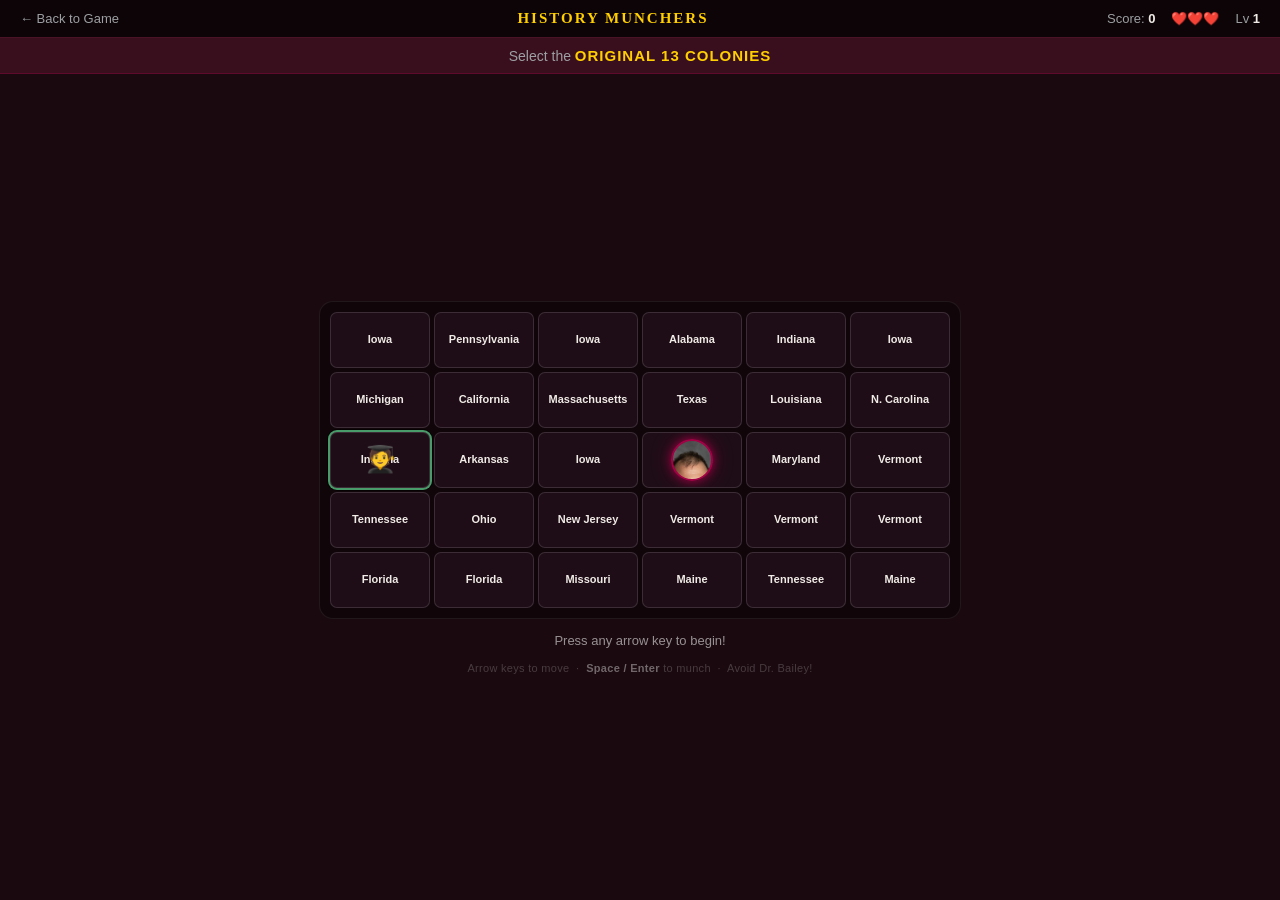
==== munchers.html @ 576a81e9 "Add History Munchers game and update jokes - Add munchers.html: Number Munchers-style game with 12 U" ====
<!DOCTYPE html>
<html lang="en">
<head>
    <meta charset="UTF-8">
    <meta name="viewport" content="width=device-width, initial-scale=1.0">
    <title>History Munchers – Manifest Destined</title>
    <style>
        :root {
            --cardinal: #A30046;
            --cordovan: #4A1326;
            --silver:   #9D9FA2;
            --gold:     #FFCF01;
            --blue:     #4699C2;
            --bg-dark:  #1a0a10;
            --bg-med:   #2a1420;
            --bg-panel: #2d1620;
            --text:     #f0ebe6;
            --text-dim: #9D9FA2;
            --green:    #4a9b6a;
        }

        *, *::before, *::after { box-sizing: border-box; margin: 0; padding: 0; }

        body {
            font-family: Arial, Helvetica, sans-serif;
            background: var(--bg-dark);
            color: var(--text);
            height: 100vh;
            overflow: hidden;
            display: flex;
            flex-direction: column;
            user-select: none;
        }

        /* ── Header ──────────────────────────────────────────────────── */
        #header {
            display: flex;
            align-items: center;
            justify-content: space-between;
            padding: 10px 20px;
            background: rgba(0,0,0,0.55);
            border-bottom: 1px solid var(--cordovan);
            flex-shrink: 0;
            z-index: 10;
        }

        #header a {
            color: var(--text-dim);
            text-decoration: none;
            font-size: 13px;
            transition: color .15s;
        }
        #header a:hover { color: var(--text); }

        #game-title {
            font-family: Georgia, serif;
            font-size: 15px;
            font-weight: bold;
            letter-spacing: 2px;
            color: var(--gold);
            text-transform: uppercase;
        }

        #hud {
            display: flex;
            align-items: center;
            gap: 16px;
            font-size: 13px;
            color: var(--text-dim);
        }
        #hud b { color: var(--text); }

        /* ── Challenge banner ─────────────────────────────────────────── */
        #challenge-banner {
            padding: 9px 16px;
            background: rgba(74, 19, 38, 0.65);
            border-bottom: 1px solid rgba(163,0,70,.35);
            text-align: center;
            font-size: 14px;
            flex-shrink: 0;
            z-index: 10;
        }
        #challenge-banner .pfx { color: var(--text-dim); }
        #challenge-banner .lbl {
            color: var(--gold);
            font-weight: bold;
            font-size: 15px;
            letter-spacing: 1px;
        }

        /* ── Game area ────────────────────────────────────────────────── */
        #game-area {
            flex: 1;
            display: flex;
            flex-direction: column;
            align-items: center;
            justify-content: center;
            gap: 14px;
            padding: 12px;
            overflow: hidden;
        }

        /* ── Flash overlay ────────────────────────────────────────────── */
        #flash-overlay {
            position: fixed;
            inset: 0;
            pointer-events: none;
            z-index: 40;
            background: transparent;
            transition: background-color .1s;
        }

        /* ── Grid ─────────────────────────────────────────────────────── */
        #grid {
            display: grid;
            grid-template-columns: repeat(6, 1fr);
            gap: 4px;
            padding: 10px;
            background: rgba(0,0,0,0.35);
            border: 1px solid rgba(255,255,255,0.07);
            border-radius: 14px;
        }

        .cell {
            width: 100px;
            height: 56px;
            border-radius: 7px;
            border: 1px solid rgba(255,255,255,0.13);
            display: flex;
            align-items: center;
            justify-content: center;
            position: relative;
            font-size: 11px;
            font-weight: 600;
            text-align: center;
            padding: 4px 5px;
            line-height: 1.25;
            background: #1e0d17;
            color: var(--text);
            overflow: hidden;
        }

        .cell.empty {
            background: rgba(255,255,255,0.015);
            border-color: rgba(255,255,255,0.04);
        }

        .cell.has-player {
            box-shadow: 0 0 0 2px var(--green), 0 0 0 3px rgba(0,0,0,0.6);
        }

        .cell-text {
            position: relative;
            z-index: 1;
            pointer-events: none;
            word-break: break-word;
        }

        /* ── Player ───────────────────────────────────────────────────── */
        .player-sprite {
            position: absolute;
            inset: 0;
            display: flex;
            align-items: center;
            justify-content: center;
            font-size: 26px;
            z-index: 3;
        }
        .player-sprite.blink {
            animation: blink .3s step-end infinite;
        }

        /* ── Enemy (Dr. Bailey) ───────────────────────────────────────── */
        .enemy-sprite {
            position: absolute;
            inset: 0;
            display: flex;
            align-items: center;
            justify-content: center;
            z-index: 3;
        }
        .enemy-face {
            width: 42px;
            height: 42px;
            border-radius: 50%;
            background-image: url('Clay Bailey 2.jpg');
            background-size: 230%;
            background-position: 50% 6%;
            border: 2px solid var(--cardinal);
            box-shadow: 0 0 10px rgba(163,0,70,.9), 0 0 20px rgba(163,0,70,.4);
            animation: bailey-bob 1.2s ease-in-out infinite;
        }
        @keyframes bailey-bob {
            0%,100% { transform: scale(1);   }
            50%      { transform: scale(1.08); }
        }

        /* ── Controls hint ────────────────────────────────────────────── */
        #controls-hint {
            color: rgba(255,255,255,.2);
            font-size: 11px;
            text-align: center;
            letter-spacing: .3px;
        }
        #controls-hint b { color: rgba(255,255,255,.38); }

        /* ── Start prompt ─────────────────────────────────────────────── */
        #start-prompt {
            color: rgba(255,255,255,.55);
            font-size: 13px;
            animation: pulse 1.4s ease-in-out infinite;
        }

        /* ── Overlays ─────────────────────────────────────────────────── */
        .overlay {
            position: fixed;
            inset: 0;
            background: rgba(0,0,0,.82);
            backdrop-filter: blur(5px);
            display: flex;
            align-items: center;
            justify-content: center;
            z-index: 50;
            padding: 16px;
        }
        .overlay-panel {
            background: var(--bg-panel);
            border: 1px solid rgba(255,255,255,.14);
            border-radius: 18px;
            padding: 36px;
            text-align: center;
            max-width: 400px;
            width: 100%;
            box-shadow: 0 20px 60px rgba(0,0,0,.65);
        }
        .ov-emoji  { font-size: 52px; margin-bottom: 12px; }
        .ov-title  { font-size: 22px; font-weight: bold; margin-bottom: 6px; font-family: Georgia, serif; }
        .ov-sub    { color: var(--text-dim); font-size: 13px; margin-bottom: 4px; }
        .ov-next   { color: var(--gold); font-weight: 700; font-size: 15px; margin-bottom: 20px; }
        .ov-score  { color: var(--gold); font-weight: bold; font-size: 22px; margin-bottom: 24px; }

        .btn {
            padding: 12px 28px;
            border-radius: 10px;
            font-weight: bold;
            font-size: 15px;
            border: none;
            cursor: pointer;
            transition: filter .15s;
            font-family: inherit;
        }
        .btn:hover { filter: brightness(1.18); }
        .btn-green { background: #2e7d4a; color: #fff; }
        .btn-dim   { background: rgba(255,255,255,.1); color: #fff; }
        .btn-row   { display: flex; gap: 10px; justify-content: center; }

        @keyframes blink {
            0%,100% { opacity: .5; }
            50%      { opacity: .1; }
        }
        @keyframes pulse {
            0%,100% { opacity: .45; }
            50%      { opacity: 1;   }
        }
    </style>
</head>
<body>

<div id="flash-overlay"></div>

<!-- Header -->
<div id="header">
    <a href="index.html">← Back to Game</a>
    <div id="game-title">History Munchers</div>
    <div id="hud">
        <span>Score: <b id="hud-score">0</b></span>
        <span id="hud-lives">❤️❤️❤️</span>
        <span>Lv <b id="hud-level">1</b></span>
    </div>
</div>

<!-- Challenge banner -->
<div id="challenge-banner">
    <span class="pfx" id="chal-pfx">Select the </span><span class="lbl" id="chal-lbl">ORIGINAL 13 COLONIES</span>
</div>

<!-- Game area -->
<div id="game-area">
    <div id="grid"></div>
    <div id="start-prompt" style="display:none">Press any arrow key to begin!</div>
    <div id="controls-hint">
        Arrow keys to move &nbsp;·&nbsp; <b>Space / Enter</b> to munch &nbsp;·&nbsp; Avoid Dr. Bailey!
    </div>
</div>

<!-- Level Complete overlay -->
<div class="overlay" id="ov-level" style="display:none">
    <div class="overlay-panel">
        <div class="ov-emoji">🎉</div>
        <div class="ov-title" id="lc-title">Level Clear!</div>
        <div class="ov-sub">Score: <span class="ov-score" id="lc-score">0</span></div>
        <div class="ov-sub">Next challenge:</div>
        <div class="ov-next" id="lc-next"></div>
        <button class="btn btn-green" id="btn-next">Next Level →</button>
    </div>
</div>

<!-- Game Over overlay -->
<div class="overlay" id="ov-gameover" style="display:none">
    <div class="overlay-panel">
        <div class="ov-emoji">💀</div>
        <div class="ov-title">Game Over</div>
        <div class="ov-sub" id="go-level">Reached Level 1</div>
        <div class="ov-score" id="go-score">0</div>
        <div class="btn-row">
            <button class="btn btn-green" id="btn-again">Play Again</button>
            <button class="btn btn-dim"   id="btn-back">← Back</button>
        </div>
    </div>
</div>

<script>
(function () {
'use strict';

// ── Constants ──────────────────────────────────────────────────────────────
const COLS = 6, ROWS = 5, CELL_COUNT = 30;
const START = { row: 2, col: 0 };

// ── Challenge Data ─────────────────────────────────────────────────────────
const CHALLENGES = [
    {
        pfx: 'Select the',
        lbl: 'ORIGINAL 13 COLONIES',
        all: [
            {t:'Virginia',c:1},{t:'Massachusetts',c:1},{t:'New Hampshire',c:1},
            {t:'Maryland',c:1},{t:'Connecticut',c:1},{t:'Rhode Island',c:1},
            {t:'Delaware',c:1},{t:'N. Carolina',c:1},{t:'S. Carolina',c:1},
            {t:'New York',c:1},{t:'New Jersey',c:1},{t:'Pennsylvania',c:1},
            {t:'Georgia',c:1},
            {t:'Ohio',c:0},{t:'Kentucky',c:0},{t:'Tennessee',c:0},
            {t:'Vermont',c:0},{t:'Maine',c:0},{t:'Alabama',c:0},
            {t:'Louisiana',c:0},{t:'Indiana',c:0},{t:'Mississippi',c:0},
            {t:'Illinois',c:0},{t:'Missouri',c:0},{t:'Michigan',c:0},
            {t:'Florida',c:0},{t:'Arkansas',c:0},{t:'Texas',c:0},
            {t:'Iowa',c:0},{t:'California',c:0}
        ]
    },
    {
        pfx: 'Select states that',
        lbl: 'SECEDED FROM THE UNION',
        all: [
            {t:'S. Carolina',c:1},{t:'Mississippi',c:1},{t:'Florida',c:1},
            {t:'Alabama',c:1},{t:'Georgia',c:1},{t:'Louisiana',c:1},
            {t:'Texas',c:1},{t:'Virginia',c:1},{t:'Arkansas',c:1},
            {t:'Tennessee',c:1},{t:'N. Carolina',c:1},
            {t:'Missouri',c:0},{t:'Kentucky',c:0},{t:'Maryland',c:0},
            {t:'Delaware',c:0},{t:'Ohio',c:0},{t:'Indiana',c:0},
            {t:'Illinois',c:0},{t:'Pennsylvania',c:0},{t:'New York',c:0},
            {t:'New Jersey',c:0},{t:'Connecticut',c:0},{t:'Massachusetts',c:0},
            {t:'Rhode Island',c:0},{t:'Vermont',c:0},{t:'Maine',c:0},
            {t:'California',c:0},{t:'Oregon',c:0},{t:'Iowa',c:0},
            {t:'Minnesota',c:0},{t:'Wisconsin',c:0}
        ]
    },
    {
        pfx: 'Select the',
        lbl: 'FORMER SOVIET REPUBLICS',
        all: [
            {t:'Russia',c:1},{t:'Ukraine',c:1},{t:'Belarus',c:1},
            {t:'Georgia',c:1},{t:'Armenia',c:1},{t:'Azerbaijan',c:1},
            {t:'Kazakhstan',c:1},{t:'Uzbekistan',c:1},{t:'Turkmenistan',c:1},
            {t:'Tajikistan',c:1},{t:'Kyrgyzstan',c:1},{t:'Moldova',c:1},
            {t:'Latvia',c:1},{t:'Lithuania',c:1},{t:'Estonia',c:1},
            {t:'Poland',c:0},{t:'Hungary',c:0},{t:'Romania',c:0},
            {t:'Bulgaria',c:0},{t:'Yugoslavia',c:0},{t:'Albania',c:0},
            {t:'Cuba',c:0},{t:'China',c:0},{t:'Vietnam',c:0},
            {t:'Finland',c:0},{t:'Turkey',c:0},{t:'Austria',c:0},
            {t:'Greece',c:0},{t:'Norway',c:0},{t:'Sweden',c:0}
        ]
    },
    {
        pfx: 'Select the',
        lbl: 'FOUNDING FATHERS',
        all: [
            {t:'Washington',c:1},{t:'Jefferson',c:1},{t:'Franklin',c:1},
            {t:'Madison',c:1},{t:'Hamilton',c:1},{t:'J. Adams',c:1},
            {t:'Jay',c:1},{t:'Monroe',c:1},{t:'Hancock',c:1},
            {t:'Paine',c:1},{t:'P. Henry',c:1},{t:'Revere',c:1},
            {t:'S. Adams',c:1},
            {t:'Lincoln',c:0},{t:'Jackson',c:0},{t:'Polk',c:0},
            {t:'Clay',c:0},{t:'Webster',c:0},{t:'Calhoun',c:0},
            {t:'Harrison',c:0},{t:'Lee',c:0},{t:'Davis',c:0},
            {t:'Grant',c:0},{t:'Sherman',c:0},{t:'Sheridan',c:0},
            {t:'Buchanan',c:0},{t:'Pierce',c:0},{t:'Fillmore',c:0},
            {t:'Taylor',c:0},{t:'Tyler',c:0}
        ]
    },
    {
        pfx: 'Select',
        lbl: 'NEW DEAL PROGRAMS',
        all: [
            {t:'CCC',c:1},{t:'TVA',c:1},{t:'WPA',c:1},
            {t:'FDIC',c:1},{t:'SSA',c:1},{t:'SEC',c:1},
            {t:'AAA',c:1},{t:'PWA',c:1},{t:'NRA',c:1},
            {t:'FHA',c:1},{t:'REA',c:1},{t:'FERA',c:1},
            {t:'NATO',c:0},{t:'CIA',c:0},{t:'NSA',c:0},
            {t:'DEA',c:0},{t:'EPA',c:0},{t:'FDA',c:0},
            {t:'IRS',c:0},{t:'HUD',c:0},{t:'NAFTA',c:0},
            {t:'SEATO',c:0},{t:'OPEC',c:0},{t:'AFL',c:0},
            {t:'IWW',c:0},{t:'NAACP',c:0},{t:'FBI',c:0},
            {t:'AARP',c:0},{t:'ACLU',c:0},{t:'IMF',c:0}
        ]
    },
    {
        pfx: 'Select',
        lbl: 'WWI ALLIED POWERS',
        all: [
            {t:'France',c:1},{t:'Britain',c:1},{t:'Russia',c:1},
            {t:'USA',c:1},{t:'Italy',c:1},{t:'Belgium',c:1},
            {t:'Serbia',c:1},{t:'Romania',c:1},{t:'Greece',c:1},
            {t:'Japan',c:1},{t:'Portugal',c:1},{t:'Montenegro',c:1},
            {t:'Brazil',c:1},
            {t:'Germany',c:0},{t:'Austria',c:0},{t:'Ottoman Empire',c:0},
            {t:'Bulgaria',c:0},{t:'Mexico',c:0},{t:'Spain',c:0},
            {t:'Sweden',c:0},{t:'Netherlands',c:0},{t:'Denmark',c:0},
            {t:'Switzerland',c:0},{t:'Argentina',c:0},{t:'Norway',c:0},
            {t:'Cuba',c:0},{t:'Persia',c:0},{t:'China',c:0},
            {t:'Thailand',c:0},{t:'Chile',c:0}
        ]
    },
    {
        pfx: 'Select',
        lbl: 'UNION GENERALS (Civil War)',
        all: [
            {t:'Grant',c:1},{t:'Sherman',c:1},{t:'Sheridan',c:1},
            {t:'McClellan',c:1},{t:'Burnside',c:1},{t:'Meade',c:1},
            {t:'Hooker',c:1},{t:'Thomas',c:1},{t:'Pope',c:1},
            {t:'Rosecrans',c:1},{t:'McDowell',c:1},{t:'Hancock',c:1},
            {t:'Lee',c:0},{t:'T. Jackson',c:0},{t:'Longstreet',c:0},
            {t:'Stuart',c:0},{t:'A.P. Hill',c:0},{t:'Hood',c:0},
            {t:'Beauregard',c:0},{t:'Johnston',c:0},{t:'Early',c:0},
            {t:'Bragg',c:0},{t:'Forrest',c:0},{t:'Pemberton',c:0},
            {t:'Polk',c:0},{t:'Morgan',c:0},{t:'Price',c:0},
            {t:'Hardee',c:0},{t:'Buckner',c:0},{t:'Floyd',c:0}
        ]
    },
    {
        pfx: 'Select',
        lbl: 'COLD WAR PRESIDENTS',
        all: [
            {t:'Truman',c:1},{t:'Eisenhower',c:1},{t:'Kennedy',c:1},
            {t:'LBJ',c:1},{t:'Nixon',c:1},{t:'Ford',c:1},
            {t:'Carter',c:1},{t:'Reagan',c:1},{t:'Bush Sr.',c:1},
            {t:'FDR',c:0},{t:'Hoover',c:0},{t:'Harding',c:0},
            {t:'Coolidge',c:0},{t:'Wilson',c:0},{t:'Taft',c:0},
            {t:'T. Roosevelt',c:0},{t:'McKinley',c:0},{t:'Cleveland',c:0},
            {t:'B. Harrison',c:0},{t:'Arthur',c:0},{t:'Garfield',c:0},
            {t:'Hayes',c:0},{t:'Grant',c:0},{t:'Lincoln',c:0},
            {t:'Buchanan',c:0},{t:'Pierce',c:0},{t:'Fillmore',c:0},
            {t:'Taylor',c:0},{t:'Polk',c:0},{t:'Tyler',c:0}
        ]
    },
    {
        pfx: 'Select the',
        lbl: 'GILDED AGE TYCOONS',
        all: [
            {t:'Rockefeller',c:1},{t:'Carnegie',c:1},{t:'J.P. Morgan',c:1},
            {t:'Vanderbilt',c:1},{t:'Gould',c:1},{t:'Fisk',c:1},
            {t:'Armour',c:1},{t:'Swift',c:1},{t:'Pullman',c:1},
            {t:'Stanford',c:1},{t:'Frick',c:1},{t:'Harriman',c:1},
            {t:'Debs',c:0},{t:'Bryan',c:0},{t:'Gompers',c:0},
            {t:'Addams',c:0},{t:'Tarbell',c:0},{t:'Riis',c:0},
            {t:'Stanton',c:0},{t:'Anthony',c:0},{t:'Powderly',c:0},
            {t:'La Follette',c:0},{t:'Weaver',c:0},{t:'Twain',c:0},
            {t:'Edison',c:0},{t:'Bell',c:0},{t:'Grant',c:0},
            {t:'Cleveland',c:0},{t:'Hayes',c:0},{t:'Garfield',c:0}
        ]
    },
    {
        pfx: 'Select',
        lbl: 'WWII AXIS POWERS',
        all: [
            {t:'Germany',c:1},{t:'Japan',c:1},{t:'Italy',c:1},
            {t:'Hungary',c:1},{t:'Romania',c:1},{t:'Bulgaria',c:1},
            {t:'Finland',c:1},{t:'Slovakia',c:1},{t:'Croatia',c:1},
            {t:'Thailand',c:1},{t:'Vichy France',c:1},{t:'Iraq (1941)',c:1},
            {t:'USA',c:0},{t:'Britain',c:0},{t:'USSR',c:0},
            {t:'Free France',c:0},{t:'China',c:0},{t:'Canada',c:0},
            {t:'Australia',c:0},{t:'India',c:0},{t:'Poland',c:0},
            {t:'Yugoslavia',c:0},{t:'Greece',c:0},{t:'Belgium',c:0},
            {t:'Netherlands',c:0},{t:'Norway',c:0},{t:'Mexico',c:0},
            {t:'Brazil',c:0},{t:'Ethiopia',c:0},{t:'Philippines',c:0}
        ]
    },
    {
        pfx: 'Select',
        lbl: 'PROGRESSIVE ERA REFORMERS',
        all: [
            {t:'T. Roosevelt',c:1},{t:'Wilson',c:1},{t:'La Follette',c:1},
            {t:'Addams',c:1},{t:'Tarbell',c:1},{t:'Riis',c:1},
            {t:'Stanton',c:1},{t:'Anthony',c:1},{t:'Debs',c:1},
            {t:'Bryan',c:1},{t:'Gompers',c:1},{t:'Sinclair',c:1},
            {t:'Brandeis',c:1},
            {t:'Rockefeller',c:0},{t:'Carnegie',c:0},{t:'J.P. Morgan',c:0},
            {t:'Vanderbilt',c:0},{t:'Gould',c:0},{t:'Fisk',c:0},
            {t:'Pullman',c:0},{t:'Frick',c:0},{t:'Stanford',c:0},
            {t:'Tweed',c:0},{t:'Blaine',c:0},{t:'Reed',c:0},
            {t:'Hanna',c:0},{t:'Aldrich',c:0},{t:'Cannon',c:0},
            {t:'Platt',c:0},{t:'Conkling',c:0}
        ]
    },
    {
        pfx: 'Select',
        lbl: 'ABOLITIONISTS',
        all: [
            {t:'Garrison',c:1},{t:'Douglass',c:1},{t:'Truth',c:1},
            {t:'Tubman',c:1},{t:'J. Brown',c:1},{t:'Stowe',c:1},
            {t:'Weld',c:1},{t:'Birney',c:1},{t:'Phillips',c:1},
            {t:'Child',c:1},{t:'Lovejoy',c:1},{t:'Tappan',c:1},
            {t:'Calhoun',c:0},{t:'Davis',c:0},{t:'Stephens',c:0},
            {t:'Rhett',c:0},{t:'Yancey',c:0},{t:'Toombs',c:0},
            {t:'Hayne',c:0},{t:'Hammond',c:0},{t:'Fitzhugh',c:0},
            {t:'Tucker',c:0},{t:'Dew',c:0},{t:'Harper',c:0},
            {t:'Cobb',c:0},{t:'Wigfall',c:0},{t:'Mason',c:0},
            {t:'Hunter',c:0},{t:'Pryor',c:0},{t:'Miles',c:0}
        ]
    }
];

// ── Helpers ────────────────────────────────────────────────────────────────
function posToIdx(p)   { return p.row * COLS + p.col; }
function idxToPos(i)   { return { row: Math.floor(i / COLS), col: i % COLS }; }
function posEq(a, b)   { return a.row === b.row && a.col === b.col; }

function shuffle(arr) {
    const a = [...arr];
    for (let i = a.length - 1; i > 0; i--) {
        const j = Math.floor(Math.random() * (i + 1));
        [a[i], a[j]] = [a[j], a[i]];
    }
    return a;
}

function generateGrid(chal) {
    const correct   = chal.all.filter(x => x.c);
    const incorrect = chal.all.filter(x => !x.c);
    const nCorrect  = Math.min(6, correct.length);
    const cells = [];
    for (let i = 0; i < nCorrect; i++)
        cells.push({ ...correct[Math.floor(Math.random() * correct.length)] });
    for (let i = 0; i < CELL_COUNT - nCorrect; i++)
        cells.push({ ...incorrect[Math.floor(Math.random() * incorrect.length)] });
    return shuffle(cells);
}

// ── DOM refs ───────────────────────────────────────────────────────────────
const gridEl        = document.getElementById('grid');
const flashEl       = document.getElementById('flash-overlay');
const hudScore      = document.getElementById('hud-score');
const hudLives      = document.getElementById('hud-lives');
const hudLevel      = document.getElementById('hud-level');
const chalPfx       = document.getElementById('chal-pfx');
const chalLbl       = document.getElementById('chal-lbl');
const startPrompt   = document.getElementById('start-prompt');
const ovLevel       = document.getElementById('ov-level');
const ovGameover    = document.getElementById('ov-gameover');

// ── State ──────────────────────────────────────────────────────────────────
let grid, playerPos, enemies;
let score, lives, level, chalIdx;
let gameStatus, invincible, started;
let enemyTimer = null, flashTimer = null;

// ── Flash ──────────────────────────────────────────────────────────────────
function setFlash(type, ms) {
    flashEl.style.backgroundColor =
        type === 'correct' ? 'rgba(16,185,129,.12)' :
        type === 'wrong'   ? 'rgba(239,68,68,.18)'  : 'transparent';
    clearTimeout(flashTimer);
    if (ms) flashTimer = setTimeout(() => { flashEl.style.backgroundColor = 'transparent'; }, ms);
}

// ── HUD ────────────────────────────────────────────────────────────────────
function updateHUD() {
    hudScore.textContent = score;
    hudLevel.textContent = level;
    hudLives.textContent = '❤️'.repeat(lives) + '🖤'.repeat(Math.max(0, 3 - lives));
}

// ── Build Level ────────────────────────────────────────────────────────────
function buildLevel(lvl, ci, curLives, curScore) {
    clearInterval(enemyTimer);

    const chal = CHALLENGES[ci % CHALLENGES.length];
    grid        = generateGrid(chal);
    playerPos   = { ...START };
    score       = curScore;
    lives       = curLives;
    level       = lvl;
    chalIdx     = ci;
    gameStatus  = 'playing';
    invincible  = false;
    started     = false;

    chalPfx.textContent = chal.pfx + ' ';
    chalLbl.textContent = chal.lbl;

    // Spawn enemies: 1 at level 1, +1 every 3 levels, max 4
    const count  = Math.min(1 + Math.floor((lvl - 1) / 3), 4);
    const taken  = new Set([posToIdx(START)]);
    enemies = [];
    for (let i = 0; i < count; i++) {
        let idx;
        do { idx = Math.floor(Math.random() * CELL_COUNT); } while (taken.has(idx));
        taken.add(idx);
        enemies.push({ id: i, pos: idxToPos(idx) });
    }

    ovLevel.style.display    = 'none';
    ovGameover.style.display = 'none';
    startPrompt.style.display = 'block';

    updateHUD();
    render();
}

// ── Enemy tick ─────────────────────────────────────────────────────────────
function startEnemyTimer() {
    clearInterval(enemyTimer);
    const speed = Math.max(350, 950 - (level - 1) * 40);
    enemyTimer = setInterval(tickEnemies, speed);
}

function tickEnemies() {
    if (gameStatus !== 'playing') return;

    const trackChance = Math.min(0.35 + (level - 1) * 0.04, 0.65);

    enemies = enemies.map(enemy => {
        const dirs = [
            {row:-1,col:0},{row:1,col:0},{row:0,col:-1},{row:0,col:1}
        ].filter(d => {
            const r = enemy.pos.row + d.row, c = enemy.pos.col + d.col;
            return r >= 0 && r < ROWS && c >= 0 && c < COLS;
        });
        if (!dirs.length) return enemy;

        let dir;
        if (Math.random() < trackChance) {
            const dr = playerPos.row - enemy.pos.row;
            const dc = playerPos.col - enemy.pos.col;
            const toward = Math.abs(dr) >= Math.abs(dc)
                ? { row: Math.sign(dr), col: 0 }
                : { row: 0, col: Math.sign(dc) };
            dir = dirs.find(d => d.row === toward.row && d.col === toward.col)
                || dirs[Math.floor(Math.random() * dirs.length)];
        } else {
            dir = dirs[Math.floor(Math.random() * dirs.length)];
        }
        return { ...enemy, pos: { row: enemy.pos.row + dir.row, col: enemy.pos.col + dir.col } };
    });

    if (!invincible && enemies.some(e => posEq(e.pos, playerPos))) {
        hitPlayer();
    }
    render();
}

// ── Player hit ─────────────────────────────────────────────────────────────
function hitPlayer() {
    const nl = lives - 1;
    setFlash('wrong', nl > 0 ? 1500 : 0);
    if (nl <= 0) {
        lives = 0;
        updateHUD();
        gameStatus = 'gameOver';
        clearInterval(enemyTimer);
        render();
        setTimeout(showGameOver, 500);
    } else {
        lives = nl;
        invincible = true;
        playerPos = { ...START };
        updateHUD();
        render();
        setTimeout(() => { invincible = false; render(); }, 1500);
    }
}

// ── Munch ──────────────────────────────────────────────────────────────────
function munchCell() {
    const idx  = posToIdx(playerPos);
    const cell = grid[idx];
    if (cell === null) return;

    grid[idx] = null;

    if (cell.c) {
        score += 10;
        setFlash('correct', 250);
        updateHUD();
        render();
        if (!grid.some(c => c !== null && c.c)) {
            gameStatus = 'levelComplete';
            clearInterval(enemyTimer);
            setTimeout(showLevelComplete, 350);
        }
    } else {
        score = Math.max(0, score - 5);
        const nl = lives - 1;
        setFlash('wrong', nl > 0 ? 1100 : 0);
        if (nl <= 0) {
            lives = 0;
            gameStatus = 'gameOver';
            clearInterval(enemyTimer);
            updateHUD();
            render();
            setTimeout(showGameOver, 600);
        } else {
            lives = nl;
            invincible = true;
            updateHUD();
            render();
            setTimeout(() => { invincible = false; render(); }, 1100);
        }
    }
}

// ── Overlays ───────────────────────────────────────────────────────────────
function showLevelComplete() {
    const nextChal = CHALLENGES[(chalIdx + 1) % CHALLENGES.length];
    document.getElementById('lc-title').textContent = `Level ${level} Clear!`;
    document.getElementById('lc-score').textContent = score;
    document.getElementById('lc-next').textContent  = nextChal.lbl;
    ovLevel.style.display = 'flex';
}

function showGameOver() {
    document.getElementById('go-level').textContent = `Reached Level ${level}`;
    document.getElementById('go-score').textContent = `Final Score: ${score}`;
    ovGameover.style.display = 'flex';
}

document.getElementById('btn-next').addEventListener('click', () => {
    buildLevel(level + 1, chalIdx + 1, lives, score);
});
document.getElementById('btn-again').addEventListener('click', () => {
    buildLevel(1, 0, 3, 0);
});
document.getElementById('btn-back').addEventListener('click', () => {
    window.location.href = 'index.html';
});

// ── Keyboard ───────────────────────────────────────────────────────────────
document.addEventListener('keydown', function (e) {
    const isArrow = ['ArrowUp','ArrowDown','ArrowLeft','ArrowRight'].includes(e.key);
    const isMunch = e.key === ' ' || e.key === 'Enter';
    if (!isArrow && !isMunch) return;
    e.preventDefault();

    if (!started) {
        started = true;
        startPrompt.style.display = 'none';
        startEnemyTimer();
        return;
    }

    if (gameStatus !== 'playing' || invincible) return;

    if (isMunch) { munchCell(); return; }

    // Movement
    const { row, col } = playerPos;
    let next = { row, col };
    if (e.key === 'ArrowUp')    next = { row: Math.max(0, row - 1), col };
    if (e.key === 'ArrowDown')  next = { row: Math.min(ROWS - 1, row + 1), col };
    if (e.key === 'ArrowLeft')  next = { row, col: Math.max(0, col - 1) };
    if (e.key === 'ArrowRight') next = { row, col: Math.min(COLS - 1, col + 1) };

    if (enemies.some(en => posEq(en.pos, next))) {
        hitPlayer();
        return;
    }

    playerPos = next;
    render();
});

// ── Render ─────────────────────────────────────────────────────────────────
function render() {
    gridEl.innerHTML = '';

    grid.forEach((cell, idx) => {
        const pos        = idxToPos(idx);
        const isPlayer   = posEq(pos, playerPos);
        const enemyHere  = enemies.find(e => posEq(e.pos, pos));
        const isEmpty    = cell === null;

        const div = document.createElement('div');
        let cls = 'cell';
        if (isEmpty)                    cls += ' empty';
        if (isPlayer && !enemyHere)     cls += ' has-player';
        div.className = cls;

        // Text label
        if (!isEmpty) {
            const span = document.createElement('span');
            span.className = 'cell-text';
            span.textContent = cell.t;
            if (isPlayer && !enemyHere && invincible) span.style.opacity = '.25';
            div.appendChild(span);
        }

        // Player sprite (🧑‍🎓)
        if (isPlayer && !enemyHere) {
            const sp = document.createElement('div');
            sp.className = 'player-sprite' + (invincible ? ' blink' : '');
            sp.textContent = '🧑‍🎓';
            div.appendChild(sp);
        }

        // Dr. Bailey enemy
        if (enemyHere) {
            const sp   = document.createElement('div');
            sp.className = 'enemy-sprite';
            const face = document.createElement('div');
            face.className = 'enemy-face';
            sp.appendChild(face);
            div.appendChild(sp);
        }

        gridEl.appendChild(div);
    });
}

// ── Init ───────────────────────────────────────────────────────────────────
buildLevel(1, 0, 3, 0);

})();
</script>
</body>
</html>
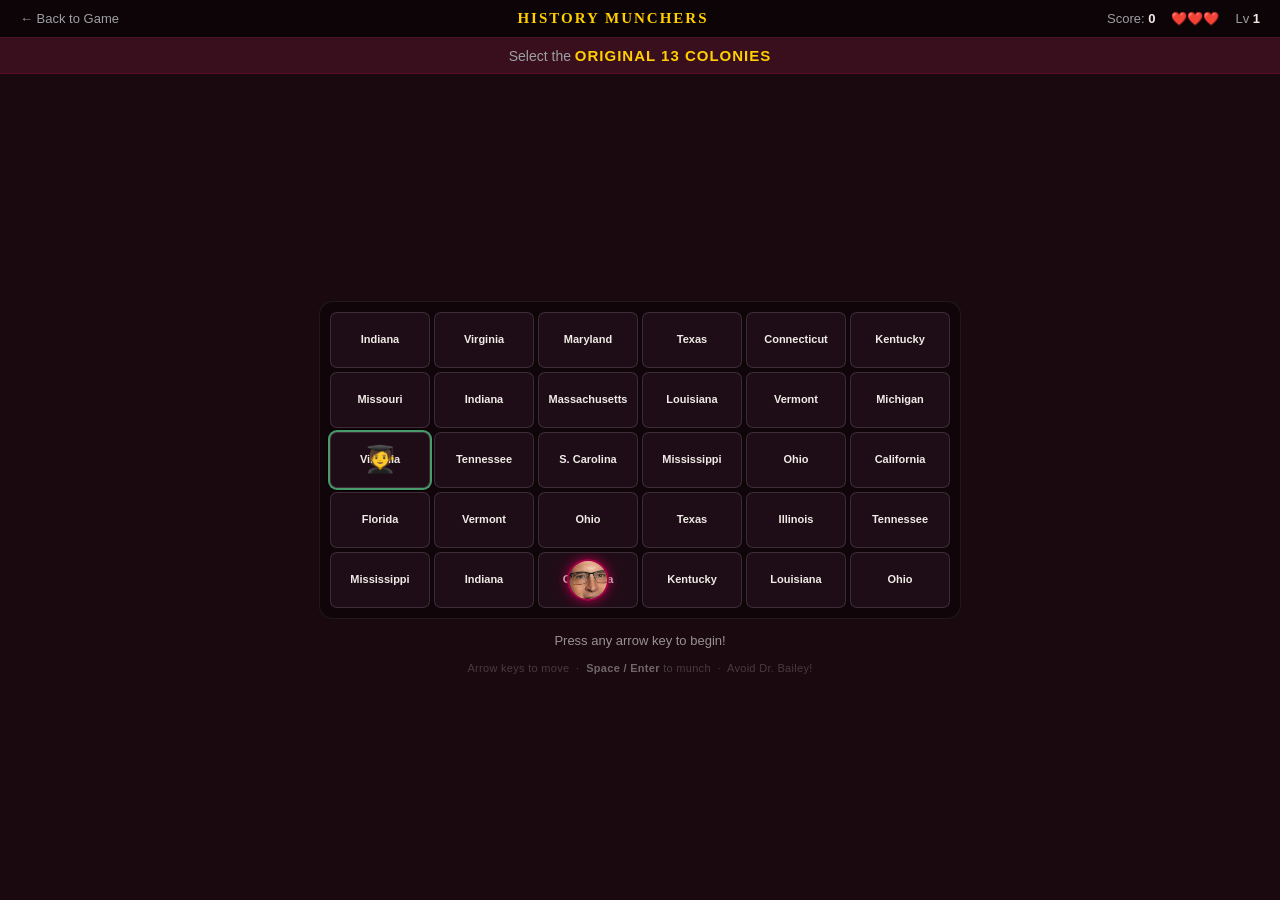
==== commit 50805cd3: "Fix Dr. Bailey face crop in History Munchers Adjust background-size and background-position to show " ====
--- a/munchers.html
+++ b/munchers.html
@@ -184,8 +184,8 @@
             height: 42px;
             border-radius: 50%;
             background-image: url('Clay Bailey 2.jpg');
-            background-size: 230%;
-            background-position: 50% 6%;
+            background-size: 280%;
+            background-position: 50% 38%;
             border: 2px solid var(--cardinal);
             box-shadow: 0 0 10px rgba(163,0,70,.9), 0 0 20px rgba(163,0,70,.4);
             animation: bailey-bob 1.2s ease-in-out infinite;
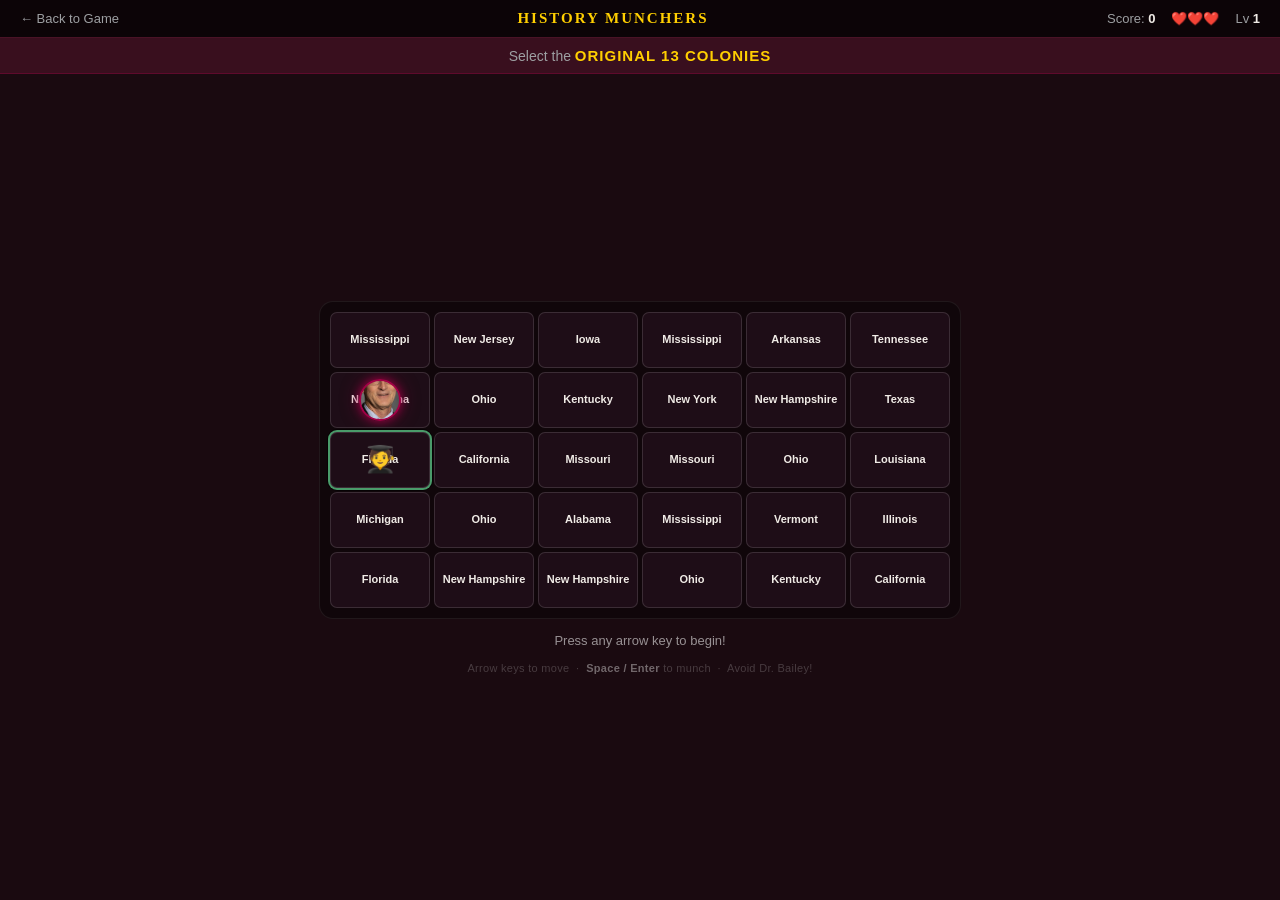
==== commit 047e138e: "Adjust Dr. Bailey face crop further — lower position, less zoom Co-Authored-By: Claude Sonnet 4.6 <n" ====
--- a/munchers.html
+++ b/munchers.html
@@ -184,8 +184,8 @@
             height: 42px;
             border-radius: 50%;
             background-image: url('Clay Bailey 2.jpg');
-            background-size: 280%;
-            background-position: 50% 38%;
+            background-size: 200%;
+            background-position: 50% 60%;
             border: 2px solid var(--cardinal);
             box-shadow: 0 0 10px rgba(163,0,70,.9), 0 0 20px rgba(163,0,70,.4);
             animation: bailey-bob 1.2s ease-in-out infinite;
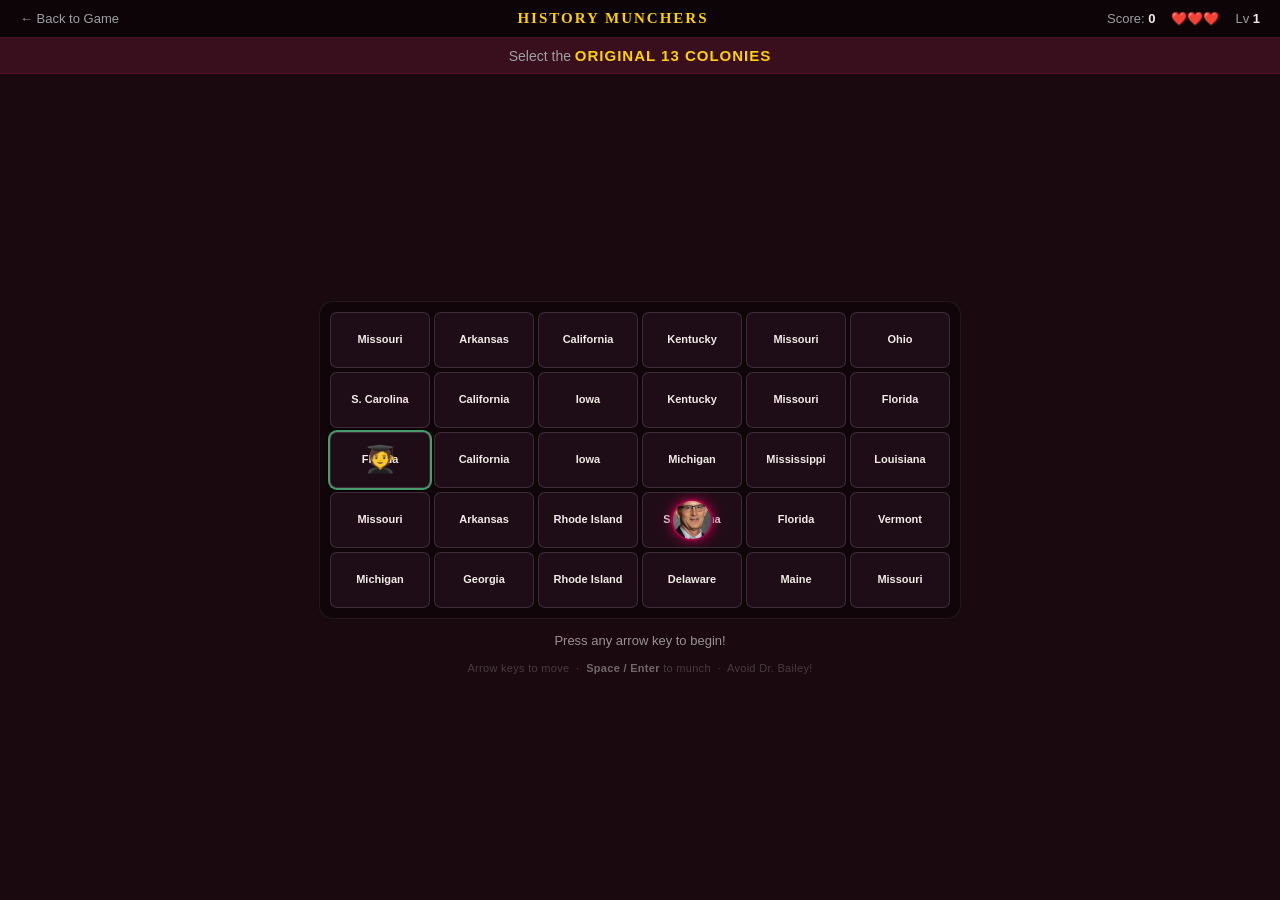
==== commit 8099373b: "Zoom out Dr. Bailey face crop for better framing Co-Authored-By: Claude Sonnet 4.6 <noreply@anthropi" ====
--- a/munchers.html
+++ b/munchers.html
@@ -184,8 +184,8 @@
             height: 42px;
             border-radius: 50%;
             background-image: url('Clay Bailey 2.jpg');
-            background-size: 200%;
-            background-position: 50% 60%;
+            background-size: 150%;
+            background-position: 50% 55%;
             border: 2px solid var(--cardinal);
             box-shadow: 0 0 10px rgba(163,0,70,.9), 0 0 20px rgba(163,0,70,.4);
             animation: bailey-bob 1.2s ease-in-out infinite;
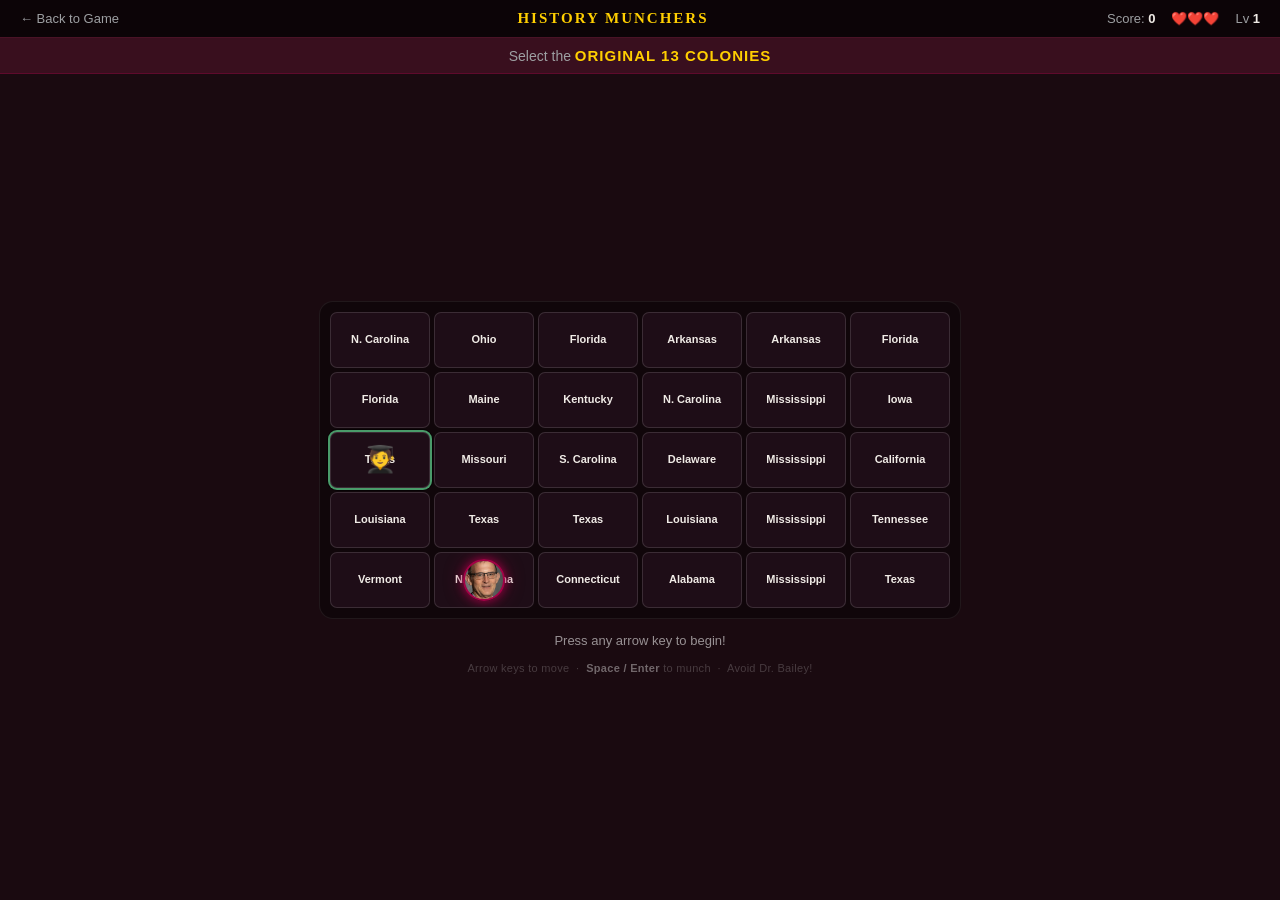
==== commit 6bae202e: "Move Dr. Bailey face crop up for better centering Co-Authored-By: Claude Sonnet 4.6 <noreply@anthrop" ====
--- a/munchers.html
+++ b/munchers.html
@@ -185,7 +185,7 @@
             border-radius: 50%;
             background-image: url('Clay Bailey 2.jpg');
             background-size: 150%;
-            background-position: 50% 55%;
+            background-position: 50% 40%;
             border: 2px solid var(--cardinal);
             box-shadow: 0 0 10px rgba(163,0,70,.9), 0 0 20px rgba(163,0,70,.4);
             animation: bailey-bob 1.2s ease-in-out infinite;
